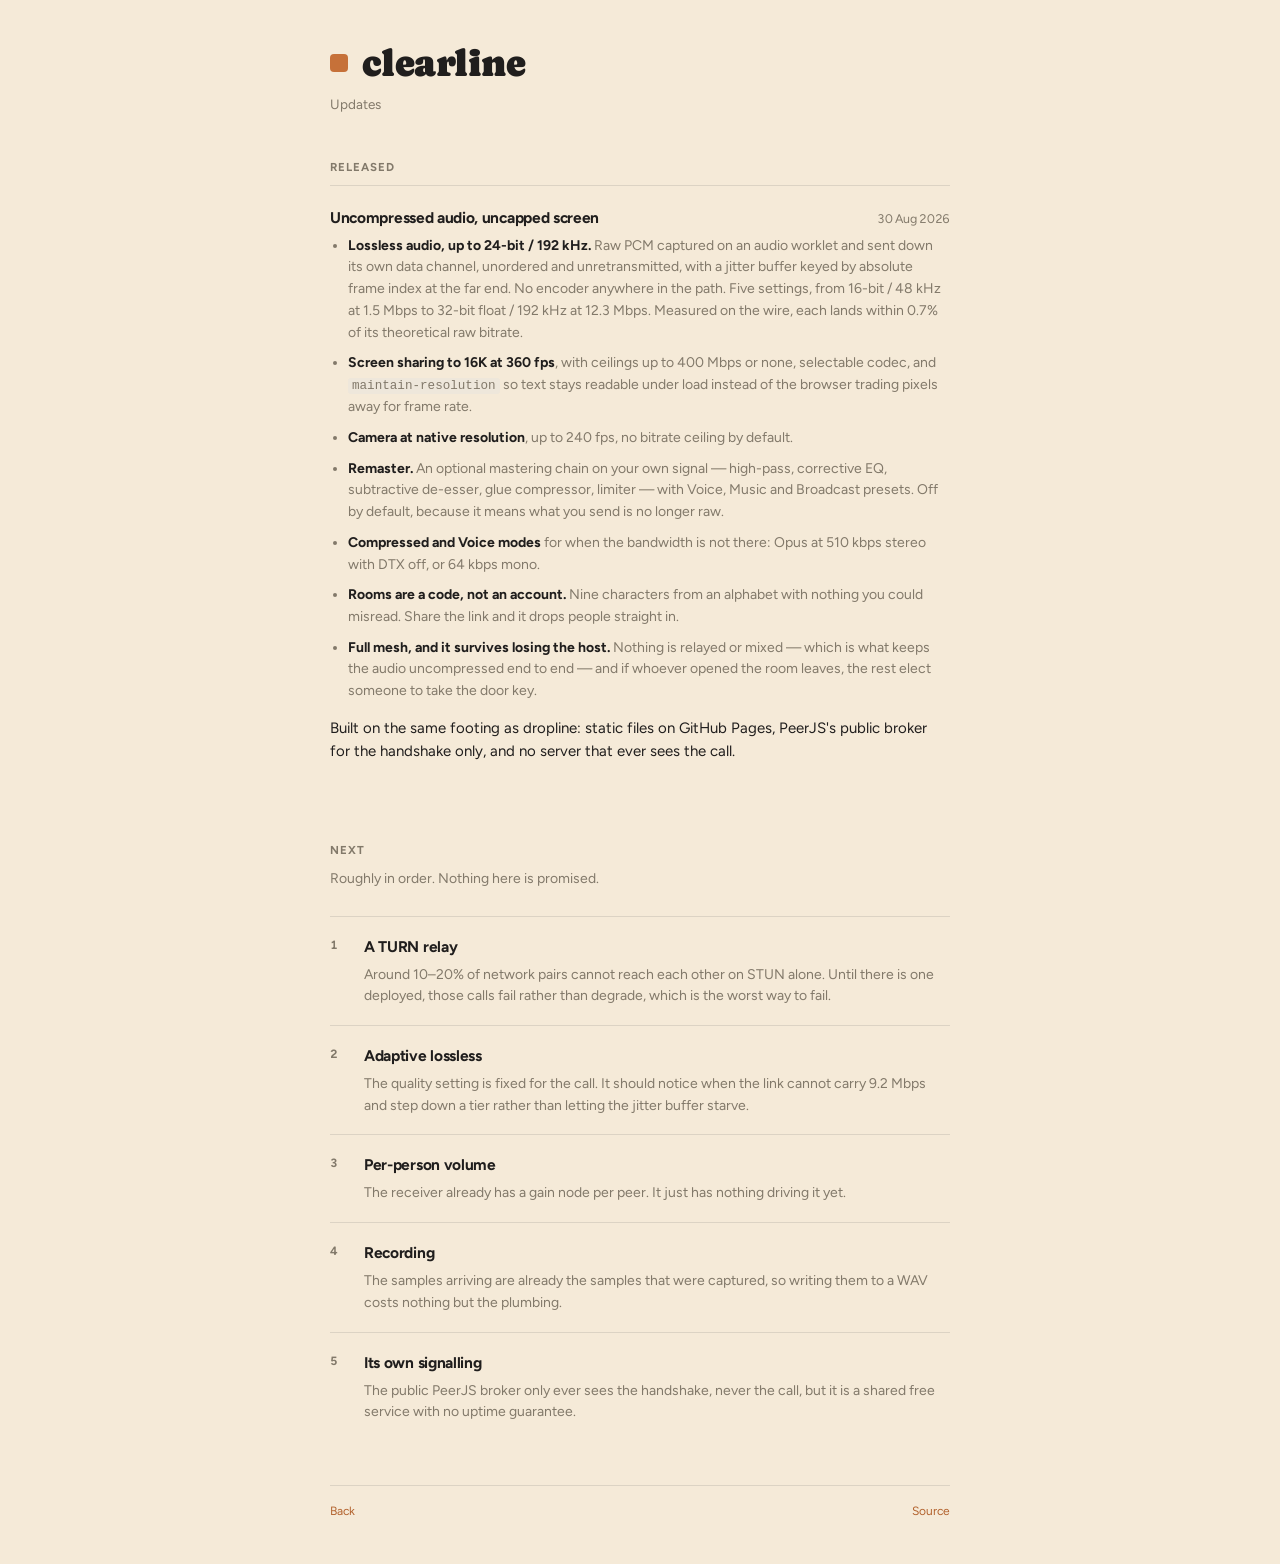
==== updates.html @ 48513528 "Calls with uncompressed audio and an uncapped screen Rooms are a nine-character code on the public P" ====
<!DOCTYPE html>
<html lang="en">
<head>
<meta charset="utf-8">
<meta name="viewport" content="width=device-width, initial-scale=1">
<meta name="color-scheme" content="light dark">
<title>clearline — updates</title>
<meta name="description" content="What has changed in clearline, and what is next.">
<link rel="stylesheet" href="style.css">
<meta name="theme-color" content="#F5EAD8" media="(prefers-color-scheme: light)">
<meta name="theme-color" content="#1B1815" media="(prefers-color-scheme: dark)">
<link rel="icon" href="data:image/svg+xml,<svg xmlns='http://www.w3.org/2000/svg' viewBox='0 0 32 32'><rect width='32' height='32' rx='3' fill='%23C67139'/></svg>">
</head>
<body class="doc">
<main id="app">

  <header class="head">
    <h1 class="wordmark">
      <span class="mark" aria-hidden="true"><i></i></span><span class="wordmark-text">clearline</span>
    </h1>
    <p class="statusline">Updates</p>
  </header>

  <section class="panel">
    <p class="sect">Released</p>

    <div class="rel">
      <h3>Uncompressed audio, uncapped screen <time datetime="2026-08-30">30 Aug 2026</time></h3>
      <ul>
        <li><strong>Lossless audio, up to 24-bit / 192 kHz.</strong> Raw PCM
          captured on an audio worklet and sent down its own data channel,
          unordered and unretransmitted, with a jitter buffer keyed by absolute
          frame index at the far end. No encoder anywhere in the path. Five
          settings, from 16-bit / 48 kHz at 1.5 Mbps to 32-bit float / 192 kHz
          at 12.3 Mbps. Measured on the wire, each lands within 0.7% of its
          theoretical raw bitrate.</li>
        <li><strong>Screen sharing to 16K at 360 fps</strong>, with ceilings up
          to 400 Mbps or none, selectable codec, and
          <code>maintain-resolution</code> so text stays readable under load
          instead of the browser trading pixels away for frame rate.</li>
        <li><strong>Camera at native resolution</strong>, up to 240 fps, no
          bitrate ceiling by default.</li>
        <li><strong>Remaster.</strong> An optional mastering chain on your own
          signal — high-pass, corrective EQ, subtractive de-esser, glue
          compressor, limiter — with Voice, Music and Broadcast presets. Off by
          default, because it means what you send is no longer raw.</li>
        <li><strong>Compressed and Voice modes</strong> for when the bandwidth
          is not there: Opus at 510 kbps stereo with DTX off, or 64 kbps mono.</li>
        <li><strong>Rooms are a code, not an account.</strong> Nine characters
          from an alphabet with nothing you could misread. Share the link and
          it drops people straight in.</li>
        <li><strong>Full mesh, and it survives losing the host.</strong> Nothing
          is relayed or mixed — which is what keeps the audio uncompressed end
          to end — and if whoever opened the room leaves, the rest elect
          someone to take the door key.</li>
      </ul>
      <p class="credit">Built on the same footing as dropline: static files on
        GitHub Pages, PeerJS's public broker for the handshake only, and no
        server that ever sees the call.</p>
    </div>
  </section>

  <section class="panel">
    <p class="sect">Next</p>
    <p class="sect-note">Roughly in order. Nothing here is promised.</p>

    <ol class="road">
      <li>
        <h3>A TURN relay</h3>
        <p>Around 10–20% of network pairs cannot reach each other on STUN
          alone. Until there is one deployed, those calls fail rather than
          degrade, which is the worst way to fail.</p>
      </li>
      <li>
        <h3>Adaptive lossless</h3>
        <p>The quality setting is fixed for the call. It should notice when the
          link cannot carry 9.2 Mbps and step down a tier rather than letting
          the jitter buffer starve.</p>
      </li>
      <li>
        <h3>Per-person volume</h3>
        <p>The receiver already has a gain node per peer. It just has nothing
          driving it yet.</p>
      </li>
      <li>
        <h3>Recording</h3>
        <p>The samples arriving are already the samples that were captured, so
          writing them to a WAV costs nothing but the plumbing.</p>
      </li>
      <li>
        <h3>Its own signalling</h3>
        <p>The public PeerJS broker only ever sees the handshake, never the
          call, but it is a shared free service with no uptime guarantee.</p>
      </li>
    </ol>
  </section>

  <footer class="foot">
    <span class="foot-meta"><a href="./">Back</a></span>
    <span class="foot-links">
      <a href="https://github.com/Aidiotic/clearline">Source</a>
    </span>
  </footer>
</main>
</body>
</html>
---- style.css ----
/* clearline — dropline's visual language, carried over: cream paper, ink, a
   clay accent. Flat by intent: no shadows, no gradients, no glass. Almost no
   borders. Hierarchy comes from whitespace and weight; motion carries state.

   The one departure is the room, which goes full-bleed. A call wants the
   picture to be the page, so the narrow lobby column drops away and the
   controls become a thin row of text at the bottom. */

@import url('https://fonts.googleapis.com/css2?family=Caprasimo&family=Figtree:wght@400;600;700&display=swap');

:root {
  --paper: #F5EAD8;
  --raised: #EEE7DB;
  --ink: #201E1D;
  --muted: #82796A;
  --faint: #C0B6A5;
  --rule: #DCD3C4;
  --clay: #C67139;
  --clay-strong: #B2622D;
  --clay-strong-hover: #8C491A;
  --ok: #56633F;
  --bad: #9C3A22;

  --font-heading: "Caprasimo", ui-sans-serif, system-ui, sans-serif;
  --font-body: "Figtree", ui-sans-serif, -apple-system, BlinkMacSystemFont, "Segoe UI",
               "Helvetica Neue", Arial, sans-serif;
  --mono: ui-monospace, SFMono-Regular, "SF Mono", Menlo, monospace;

  --step: clamp(28px, 5.5vw, 44px);
  --ease: cubic-bezier(.32, .72, 0, 1);
}

@media (prefers-color-scheme: dark) {
  :root {
    --paper: #1B1815;
    --raised: #241F19;
    --ink: #F5EAD8;
    --muted: #A89D8A;
    --faint: #4A4234;
    --rule: #372F26;
    --clay-strong: #F6A06B;
    --clay-strong-hover: #FFC6A5;
    --ok: #AEBF92;
    --bad: #E3A187;
  }
}

/* Explicit choice wins over the media query. */
html[data-theme="light"] {
  --paper: #F5EAD8; --raised: #EEE7DB; --ink: #201E1D; --muted: #82796A;
  --faint: #C0B6A5; --rule: #DCD3C4; --clay-strong: #B2622D;
  --clay-strong-hover: #8C491A; --ok: #56633F; --bad: #9C3A22;
}

html[data-theme="dark"] {
  --paper: #1B1815; --raised: #241F19; --ink: #F5EAD8; --muted: #A89D8A;
  --faint: #4A4234; --rule: #372F26; --clay-strong: #F6A06B;
  --clay-strong-hover: #FFC6A5; --ok: #AEBF92; --bad: #E3A187;
}

*, *::before, *::after { box-sizing: border-box; }

/* The hidden attribute only gets display:none from the UA sheet, which any
   author rule setting display outranks. */
[hidden] { display: none !important; }

html { -webkit-text-size-adjust: 100%; }

body {
  margin: 0;
  min-height: 100svh;
  display: grid;
  place-items: center;
  padding: var(--step) 24px;
  background: var(--paper);
  color: var(--ink);
  font-family: var(--font-body);
  font-size: 15px;
  line-height: 1.55;
  -webkit-font-smoothing: antialiased;
}

#app { width: 100%; max-width: 440px; }

.sr-only {
  position: absolute; width: 1px; height: 1px;
  margin: -1px; padding: 0; overflow: hidden;
  clip: rect(0 0 0 0); white-space: nowrap; border: 0;
}

/* ── the mark: one square that carries every state ── */

.wordmark {
  display: flex;
  align-items: center;
  gap: 14px;
  margin: 0;
  font-family: var(--font-heading);
  font-weight: 400;
  font-size: clamp(30px, 7vw, 38px);
  letter-spacing: -0.015em;
  line-height: 1;
}

.mark {
  position: relative;
  width: 18px;
  height: 18px;
  flex: none;
}

.mark i {
  position: absolute;
  inset: 0;
  display: block;
  border-radius: 4px;
  background: var(--clay);
  transform-origin: center;
  animation: breathe 3.2s var(--ease) infinite;
}

/* A second square echoes outward while the room is live. */
.mark::after {
  content: '';
  position: absolute;
  inset: 0;
  border-radius: 4px;
  border: 1.5px solid var(--clay);
  opacity: 0;
  pointer-events: none;
}

@keyframes breathe {
  0%, 100% { transform: scale(1);   opacity: .55; }
  50%      { transform: scale(.82); opacity: 1; }
}

@keyframes spin {
  0%   { transform: rotate(0deg)   scale(1); border-radius: 4px; }
  50%  { transform: rotate(180deg) scale(.7); border-radius: 50%; }
  100% { transform: rotate(360deg) scale(1); border-radius: 4px; }
}

@keyframes echo {
  0%   { transform: scale(1);   opacity: .7; }
  100% { transform: scale(2.6); opacity: 0; }
}

@keyframes settle {
  0%   { transform: scale(.6) rotate(-25deg); }
  60%  { transform: scale(1.12) rotate(4deg); }
  100% { transform: scale(1) rotate(0deg); }
}

#app[data-state="connecting"] .mark i,
#app[data-state="waiting"]    .mark i { animation: spin 1.1s var(--ease) infinite; opacity: 1; }

#app[data-state="connected"] .mark i { animation: settle .5s var(--ease) 1 both; opacity: 1; }

/* live — the square holds still and its own voice drives the echo, so the
   logo is also the level meter. --level is written from the audio meter. */
#app[data-state="live"] .mark i {
  animation: none;
  opacity: 1;
  transform: scale(calc(0.9 + 0.35 * var(--level, 0)));
  transition: transform .07s linear;
}

#app[data-state="live"] .mark::after {
  opacity: calc(0.55 * var(--level, 0));
  transform: scale(calc(1 + 1.5 * var(--level, 0)));
  transition: opacity .12s linear, transform .12s linear;
}

#app[data-state="failed"] .mark i { animation: none; opacity: 1; background: var(--bad); }

.statusline {
  margin: 12px 0 0;
  font-size: 13.5px;
  color: var(--muted);
  min-height: 1.55em;
  font-variant-numeric: tabular-nums;
}

/* ── views ── */

.view { margin-top: var(--step); animation: rise .34s var(--ease) both; }

@keyframes rise {
  from { opacity: 0; transform: translateY(6px); }
  to   { opacity: 1; transform: none; }
}

.lede-big {
  margin: 0 0 var(--step);
  font-family: var(--font-heading);
  font-weight: 400;
  font-size: clamp(19px, 4.6vw, 23px);
  line-height: 1.3;
  text-wrap: pretty;
}

.hint { margin: 16px 0 0; font-size: 12.5px; color: var(--muted); text-wrap: pretty; }

/* ── join ── */

.join { margin-top: var(--step); }
.join-label { display: block; font-size: 12.5px; color: var(--muted); margin-bottom: 8px; }
.join-row { display: flex; align-items: baseline; gap: 18px; }

input[type="text"] {
  display: block;
  width: 100%;
  padding: 0 0 9px;
  color: var(--muted);
  background: none;
  border: 0;
  border-bottom: 1px solid var(--rule);
  border-radius: 0;
  font-family: var(--mono);
  font-size: 12.5px;
  text-overflow: ellipsis;
  transition: border-color .2s var(--ease), color .2s var(--ease);
}

input[type="text"]:focus { outline: none; color: var(--ink); border-color: var(--clay); }

.code-input {
  font-size: 20px;
  letter-spacing: 0.12em;
  color: var(--ink);
  text-transform: lowercase;
}

.code-input::placeholder { color: var(--faint); letter-spacing: 0.12em; }

/* ── invite ── */

.qr { width: 176px; height: 176px; color: var(--ink); animation: rise .4s var(--ease) both; }
.qr svg { display: block; width: 100%; height: 100%; }

.code-display {
  margin: 26px 0 0;
  font-family: var(--mono);
  font-size: clamp(24px, 6.5vw, 32px);
  letter-spacing: 0.14em;
  color: var(--ink);
  user-select: all;
  cursor: text;
}

.invite-actions { margin-top: 22px; }

/* ── actions: text buttons, no boxes ── */

.row { display: flex; align-items: center; gap: 20px; margin-top: 14px; flex-wrap: wrap; }
.row-acts { margin-top: 16px; }

.act {
  position: relative;
  padding: 4px 0;
  border: 0;
  background: none;
  color: var(--muted);
  font: inherit;
  font-family: var(--font-heading);
  font-weight: 400;
  font-size: 14px;
  cursor: pointer;
  transition: color .18s var(--ease);
}

.act::after {
  content: '';
  position: absolute;
  left: 0; bottom: 1px;
  width: 100%; height: 1.5px;
  background: currentColor;
  transform: scaleX(0);
  transform-origin: left;
  transition: transform .26s var(--ease);
}

.act:hover, .act:focus-visible { color: var(--ink); outline: none; }
.act:hover::after, .act:focus-visible::after { transform: scaleX(1); }
.act:disabled { opacity: .4; cursor: default; }

.act-strong { color: var(--clay-strong); }
.act-strong::after { transform: scaleX(1); background: var(--clay-strong); }
.act-strong:hover, .act-strong:focus-visible { color: var(--clay-strong-hover); }
.act-strong:hover::after, .act-strong:focus-visible::after { background: var(--clay-strong-hover); }

.act-accent { color: var(--clay-strong); }
.act-accent:hover, .act-accent:focus-visible { color: var(--clay-strong-hover); }
.act-accent:hover::after, .act-accent:focus-visible::after { background: var(--clay-strong-hover); }

/* a control that is currently on — underline stays drawn */
.act[aria-pressed="true"] { color: var(--clay-strong); }
.act[aria-pressed="true"]::after { transform: scaleX(1); background: var(--clay-strong); }

.act-leave { margin-left: auto; }
.act-leave:hover, .act-leave:focus-visible { color: var(--bad); }

:focus-visible { outline: 2px solid var(--clay); outline-offset: 3px; }

/* ── the room ── */

body.in-room {
  place-items: stretch;
  padding: 0;
}

/* Fixed height, not min-height: the room must fit the window exactly or the
   dock ends up below the fold with no scrollbar to reach it. */
body.in-room #app {
  max-width: none;
  display: flex;
  flex-direction: column;
  height: 100svh;
  overflow: hidden;
}

/* In the room the header shrinks to a thin line and the footer goes away. */
body.in-room .head {
  display: flex;
  align-items: baseline;
  gap: 16px;
  padding: 14px 22px;
}

body.in-room .wordmark { font-size: 19px; gap: 10px; }
body.in-room .mark { width: 12px; height: 12px; }
body.in-room .statusline { margin: 0; }
body.in-room .foot { display: none; }
body.in-room .view { margin-top: 0; flex: 1; display: flex; flex-direction: column; min-height: 0; }

/* Tiles take their size from the grid rather than asserting an aspect ratio,
   so any number of them always fits the space that is left. The picture keeps
   its own shape inside via object-fit. */
.stage {
  flex: 1;
  min-height: 0;
  display: grid;
  gap: 10px;
  padding: 0 14px;
  grid-template-columns: repeat(auto-fit, minmax(min(300px, 100%), 1fr));
  grid-auto-rows: minmax(0, 1fr);
  overflow: hidden;
}

/* One pinned share should own the room rather than share a column with faces. */
.stage[data-pinned="1"] {
  grid-template-columns: 1fr;
  grid-template-rows: minmax(0, 1fr) auto;
}

.strip {
  display: flex;
  gap: 10px;
  overflow-x: auto;
  padding-bottom: 2px;
}

.strip .tile { flex: none; width: 190px; height: 107px; }

.tile {
  position: relative;
  overflow: hidden;
  border-radius: 18px;
  background: var(--raised);
  min-height: 0;
  min-width: 0;
  animation: rise .34s var(--ease) both;
}

.tile video {
  display: block;
  width: 100%;
  height: 100%;
  object-fit: contain;
  background: #000;
}

/* A camera should fill its tile; a shared screen must never be cropped. */
.tile[data-kind="cam"] video { object-fit: cover; }
.tile[data-kind="cam"][data-self="1"] video { transform: scaleX(-1); }

/* Audio-only participants get the mark instead of a black rectangle. */
.tile[data-kind="audio"] { display: grid; place-items: center; }

.tile-avatar {
  width: 44px; height: 44px;
  border-radius: 12px;
  background: var(--clay);
  transform: scale(calc(0.86 + 0.3 * var(--level, 0)));
  transition: transform .08s linear;
}

.tile-label {
  position: absolute;
  left: 12px; bottom: 10px;
  display: flex;
  align-items: center;
  gap: 8px;
  padding: 4px 10px;
  border-radius: 999px;
  background: color-mix(in srgb, var(--paper) 78%, transparent);
  color: var(--ink);
  font-size: 12px;
  font-weight: 600;
  backdrop-filter: blur(6px);
}

.tile-label .dot {
  width: 6px; height: 6px;
  border-radius: 50%;
  background: var(--clay);
  transform: scale(calc(0.7 + 1.1 * var(--level, 0)));
  transition: transform .08s linear;
}

.tile-label .dot[data-muted="1"] { background: var(--faint); transform: none; }

.tile-badge {
  position: absolute;
  right: 12px; top: 10px;
  padding: 3px 9px;
  border-radius: 999px;
  background: color-mix(in srgb, var(--paper) 78%, transparent);
  font-size: 10.5px;
  font-weight: 700;
  letter-spacing: 0.07em;
  text-transform: uppercase;
  color: var(--muted);
  backdrop-filter: blur(6px);
}

.tile-pin {
  position: absolute;
  inset: 0;
  border: 0;
  background: none;
  cursor: pointer;
}

.tile-empty {
  display: grid;
  place-items: center;
  padding: 60px 20px;
  color: var(--muted);
  font-size: 14px;
  text-align: center;
  grid-column: 1 / -1;
}

/* ── dock ── */

.dock {
  display: flex;
  align-items: center;
  gap: 16px;
  flex-wrap: wrap;
  padding: 14px 22px calc(14px + env(safe-area-inset-bottom));
  margin-top: 12px;
  border-top: 1px solid var(--rule);
}

.dock-acts { display: flex; align-items: center; gap: 20px; flex: 1; flex-wrap: wrap; }

.dock-meta {
  margin: 0;
  font-size: 11.5px;
  color: var(--muted);
  font-variant-numeric: tabular-nums;
}

/* ── error ── */

.err { margin: 0 0 16px; color: var(--bad); font-size: 14px; text-wrap: pretty; }

/* ── footer ── */

.foot {
  display: flex;
  justify-content: space-between;
  gap: 16px;
  margin-top: var(--step);
  padding-top: 16px;
  border-top: 1px solid var(--rule);
  font-size: 12px;
  color: var(--muted);
}

.foot a { color: var(--clay-strong); text-decoration: none; transition: color .18s var(--ease); }
.foot a:hover { color: var(--clay-strong-hover); }
.foot-links { display: flex; gap: 16px; }

/* ── settings sheet ── */

.sheet {
  width: min(460px, calc(100vw - 32px));
  max-height: 84svh;
  padding: 0;
  border: 0;
  border-radius: 26px;
  background: var(--paper);
  color: var(--ink);
  overflow: auto;
}

.sheet::backdrop { background: color-mix(in srgb, #000 45%, transparent); }

.sheet-body { padding: 26px 26px 30px; }

.sheet-head { display: flex; align-items: baseline; justify-content: space-between; margin-bottom: 22px; }

.sheet-title { margin: 0; font-family: var(--font-heading); font-weight: 400; font-size: 24px; }

.sheet-close {
  border: 0; background: none; color: var(--muted);
  font: inherit; font-size: 12px; cursor: pointer;
}

.sheet-close:hover { color: var(--ink); }

.pref { margin: 0 0 24px; padding: 0; border: 0; }
.pref:last-of-type { margin-bottom: 0; }

.pref legend {
  padding: 0;
  margin-bottom: 10px;
  font-size: 11.5px;
  font-weight: 700;
  letter-spacing: 0.09em;
  text-transform: uppercase;
  color: var(--muted);
}

.choices { display: flex; flex-wrap: wrap; gap: 8px 18px; }
.choices label, .switch { display: inline-flex; align-items: center; gap: 7px; font-size: 14px; cursor: pointer; }
.choices input, .switch input { accent-color: var(--clay); margin: 0; }

.pref-note { margin: 9px 0 0; font-size: 12.5px; color: var(--muted); text-wrap: pretty; }

.field { display: flex; align-items: center; justify-content: space-between; gap: 16px; margin-bottom: 10px; font-size: 14px; }
.field:last-of-type { margin-bottom: 0; }
.field > span { color: var(--muted); flex: none; }

select, .text-field {
  flex: 1;
  min-width: 0;
  max-width: 62%;
  padding: 7px 10px;
  border: 1px solid var(--rule);
  border-radius: 10px;
  background: var(--raised);
  color: var(--ink);
  font: inherit;
  font-size: 13.5px;
}

select:focus, .text-field:focus { outline: none; border-color: var(--clay); }
.text-field { font-family: var(--font-body); }

/* ── doc pages ── */

body.doc { place-items: start center; }
body.doc .mark i { animation: none; opacity: 1; }
body.doc #app { width: 100%; max-width: 620px; }

.sect {
  margin: 0 0 8px;
  font-size: 11.5px; font-weight: 700;
  letter-spacing: 0.09em; text-transform: uppercase;
  color: var(--muted);
}

.sect-note { margin: 0 0 26px; color: var(--muted); font-size: 14px; max-width: 52ch; }
.panel { margin-top: var(--step); }

.rel { padding: 20px 0; border-top: 1px solid var(--rule); }
.rel h3 { display: flex; align-items: baseline; gap: 10px; margin: 0 0 5px; font-size: 15.5px; font-weight: 700; letter-spacing: -0.02em; }
.rel h3 time { margin-left: auto; font-size: 12.5px; font-weight: 400; color: var(--muted); font-variant-numeric: tabular-nums; }
.rel ul { margin: 0; padding-left: 18px; }
.rel li { margin-bottom: 9px; color: var(--muted); font-size: 14px; text-wrap: pretty; }
.rel li:last-child { margin-bottom: 0; }
.rel strong { color: var(--ink); font-weight: 700; }

.road { margin: 0; padding: 0; list-style: none; counter-reset: road; }
.road li { position: relative; padding: 18px 0 18px 34px; border-top: 1px solid var(--rule); counter-increment: road; }
.road li::before { content: counter(road); position: absolute; left: 0; top: 19px; font-size: 12px; font-weight: 700; color: var(--muted); font-variant-numeric: tabular-nums; }
.road h3 { margin: 0 0 5px; font-size: 15.5px; font-weight: 700; letter-spacing: -0.02em; }
.road p { margin: 0; color: var(--muted); font-size: 14px; text-wrap: pretty; }

.tag { padding: 2px 7px; border-radius: 3px; font-size: 10.5px; font-weight: 700; letter-spacing: 0.06em; text-transform: uppercase; }
.tag-now { background: var(--clay); color: #fff; }
.tag-done { background: var(--ok); color: var(--paper); }

code { padding: 1px 4px; border-radius: 3px; background: var(--raised); font-family: var(--mono); font-size: 0.9em; }

/* ── responsive ── */

@media (pointer: coarse) {
  .act { padding: 10px 0; font-size: 14.5px; }
  .row, .dock-acts { gap: 22px; }
  .foot a { display: inline-block; padding: 5px 0; }
}

@media (max-width: 460px) {
  .foot { flex-direction: column; gap: 8px; }
  .stage { padding: 0 10px; }
  body.in-room .head { padding: 12px 16px; }
  .dock { padding-left: 16px; padding-right: 16px; }
}

@media (prefers-reduced-motion: reduce) {
  *, *::before, *::after {
    animation-duration: .001ms !important;
    animation-iteration-count: 1 !important;
    transition-duration: .001ms !important;
  }
}
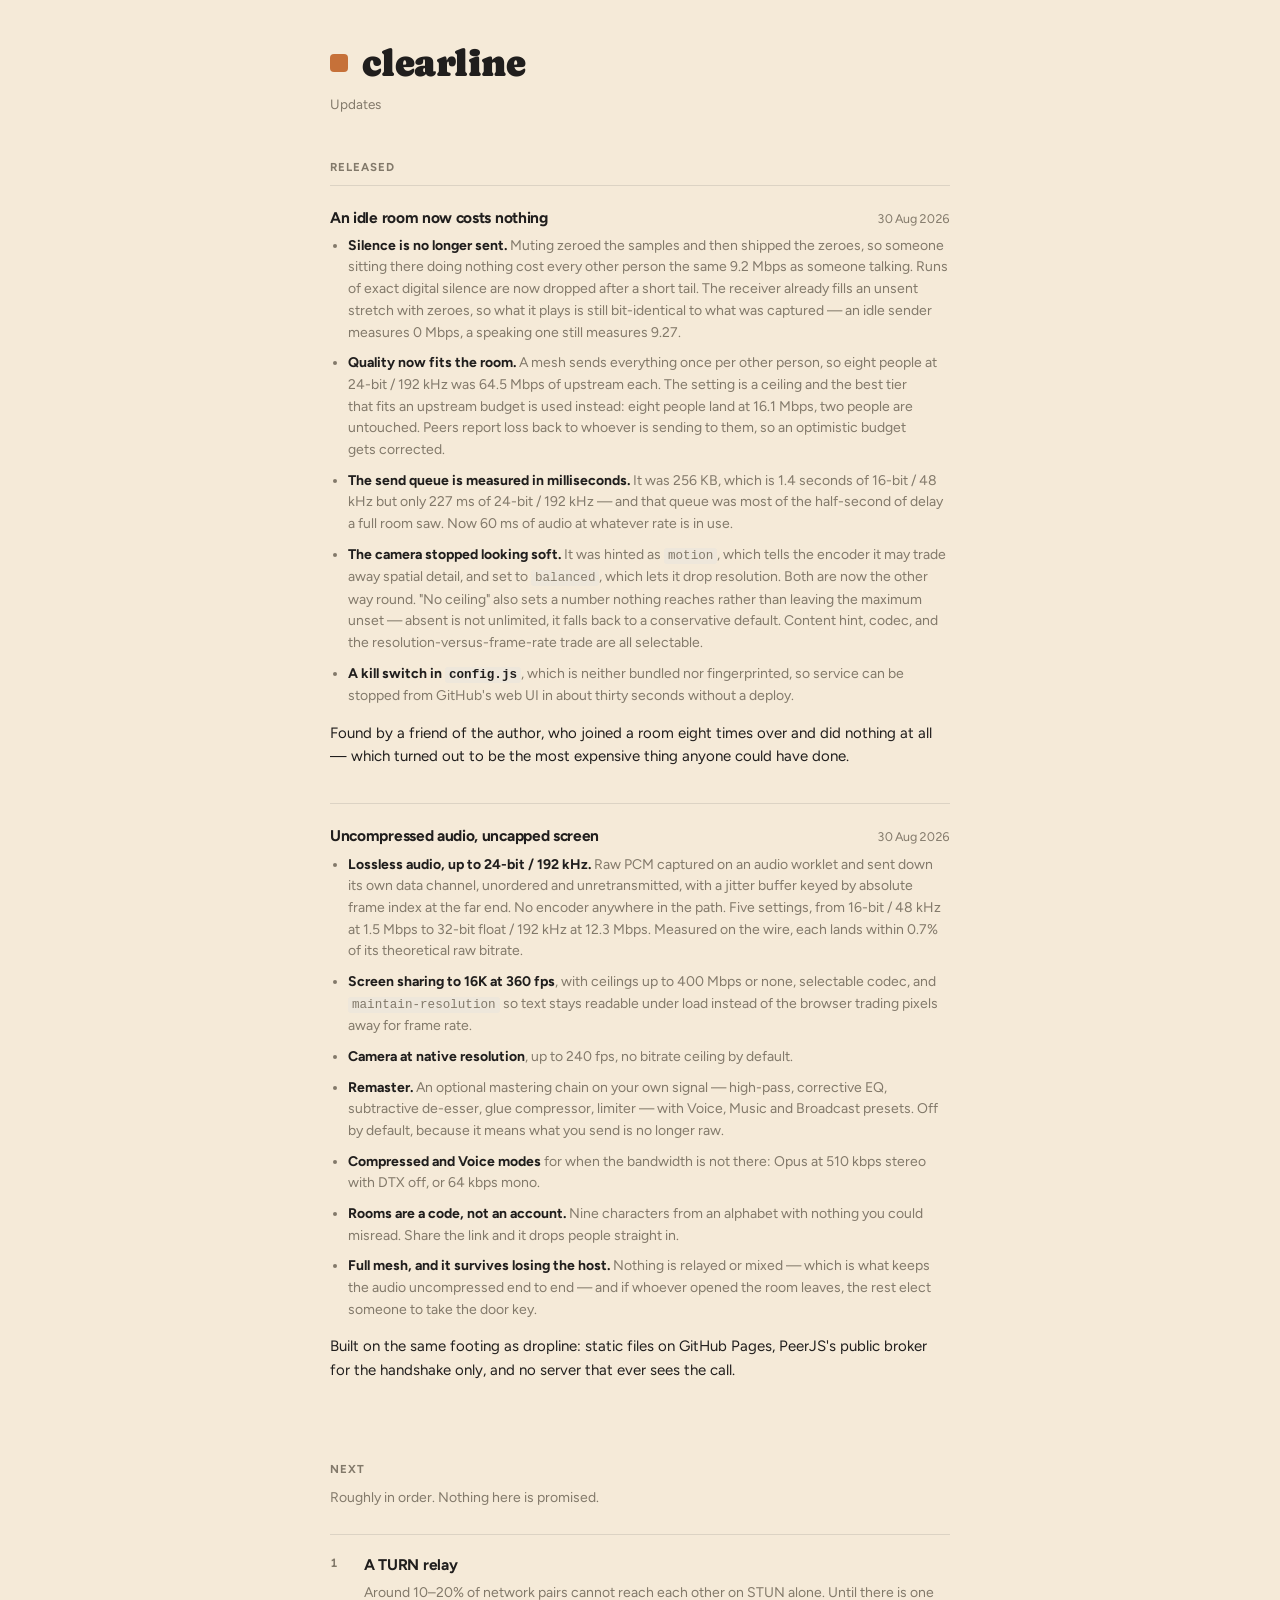
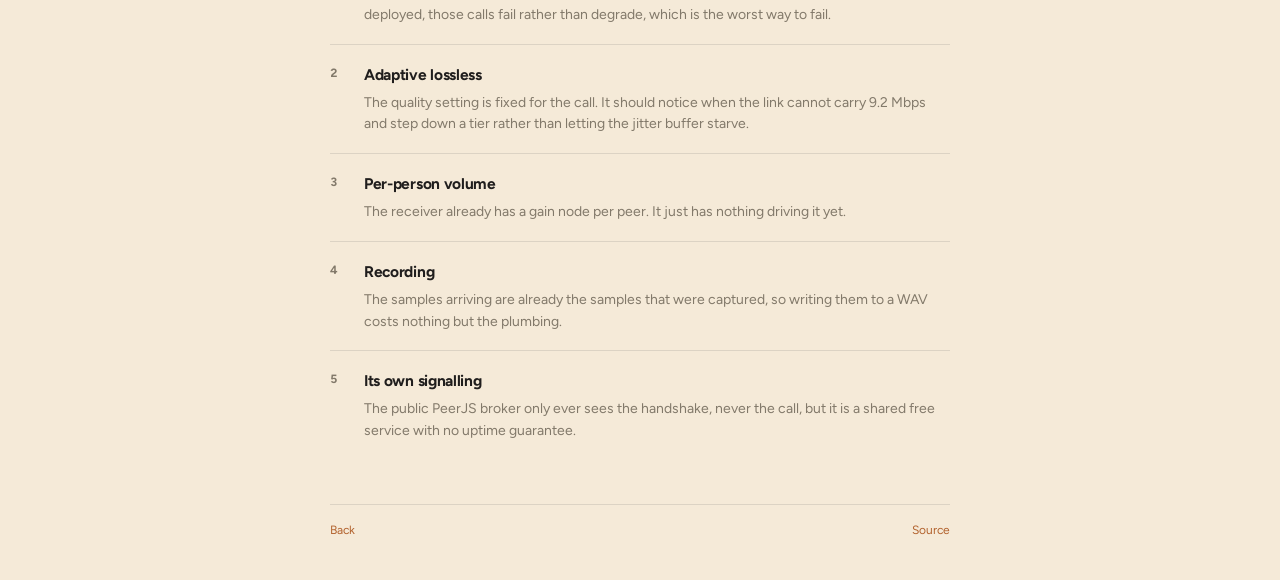
==== commit 09e6289c: "Stop the camera being softened on the way out Four things were working against the picture, all of t" ====
--- a/updates.html
+++ b/updates.html
@@ -23,6 +23,43 @@
 
   <section class="panel">
     <p class="sect">Released</p>
+
+    <div class="rel">
+      <h3>An idle room now costs nothing <time datetime="2026-08-30">30 Aug 2026</time></h3>
+      <ul>
+        <li><strong>Silence is no longer sent.</strong> Muting zeroed the
+          samples and then shipped the zeroes, so someone sitting there doing
+          nothing cost every other person the same 9.2 Mbps as someone talking.
+          Runs of exact digital silence are now dropped after a short tail. The
+          receiver already fills an unsent stretch with zeroes, so what it plays
+          is still bit-identical to what was captured — an idle sender measures
+          0 Mbps, a speaking one still measures 9.27.</li>
+        <li><strong>Quality now fits the room.</strong> A mesh sends everything
+          once per other person, so eight people at 24-bit / 192 kHz was 64.5
+          Mbps of upstream each. The setting is a ceiling and the best tier that
+          fits an upstream budget is used instead: eight people land at 16.1
+          Mbps, two people are untouched. Peers report loss back to whoever is
+          sending to them, so an optimistic budget gets corrected.</li>
+        <li><strong>The send queue is measured in milliseconds.</strong> It was
+          256 KB, which is 1.4 seconds of 16-bit / 48 kHz but only 227 ms of
+          24-bit / 192 kHz — and that queue was most of the half-second of delay
+          a full room saw. Now 60 ms of audio at whatever rate is in use.</li>
+        <li><strong>The camera stopped looking soft.</strong> It was hinted as
+          <code>motion</code>, which tells the encoder it may trade away spatial
+          detail, and set to <code>balanced</code>, which lets it drop
+          resolution. Both are now the other way round. "No ceiling" also sets a
+          number nothing reaches rather than leaving the maximum unset — absent
+          is not unlimited, it falls back to a conservative default. Content
+          hint, codec, and the resolution-versus-frame-rate trade are all
+          selectable.</li>
+        <li><strong>A kill switch in <code>config.js</code></strong>, which is
+          neither bundled nor fingerprinted, so service can be stopped from
+          GitHub's web UI in about thirty seconds without a deploy.</li>
+      </ul>
+      <p class="credit">Found by a friend of the author, who joined a room eight
+        times over and did nothing at all — which turned out to be the most
+        expensive thing anyone could have done.</p>
+    </div>
 
     <div class="rel">
       <h3>Uncompressed audio, uncapped screen <time datetime="2026-08-30">30 Aug 2026</time></h3>
